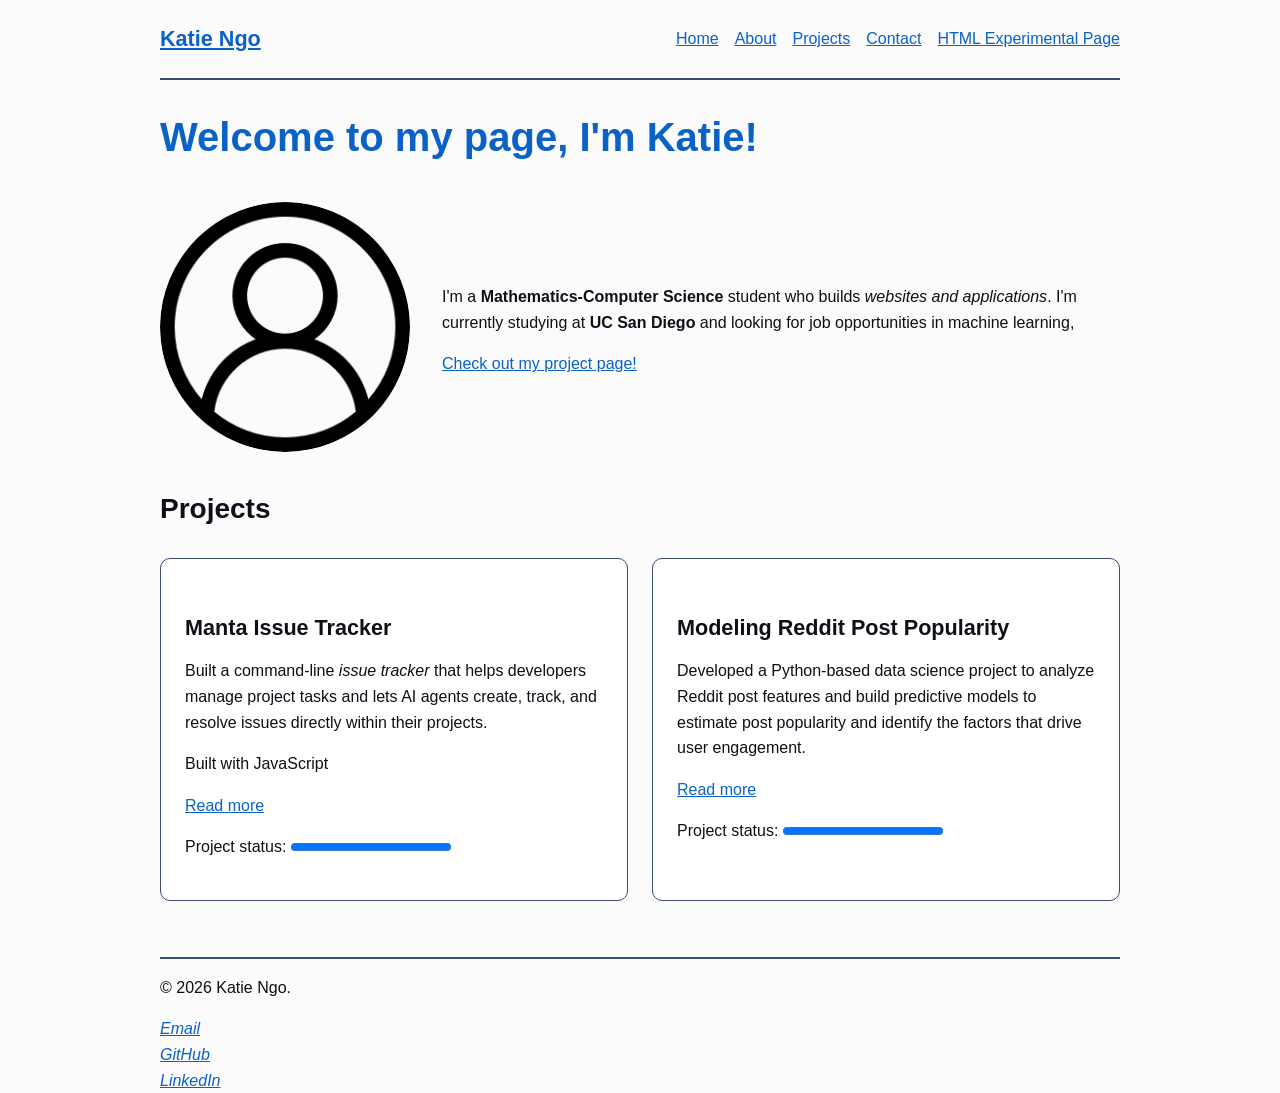
==== index.html @ 5c0abdb1 "copy of hw3 files" ====
<!DOCTYPE html>
<html lang="en">
<head>
   <meta charset="UTF-8">
   <meta name="viewport" content="width=device-width, initial-scale=1.0">
   <title>Katie Ngo's Portfolio</title>
   <link rel="icon" href="images/user-icon.png">
   <link rel="stylesheet" href="styles.css">
</head>
<body>
  <header>
    <p><a href="index.html">Katie Ngo</a></p>
    <nav>
      <ul>
        <li><a href="index.html">Home</a></li>
        <li><a href="about.html">About</a></li>
        <li><a href="projects.html">Projects</a></li>
        <li><a href="contact.html">Contact</a></li>
        <li><a href="experiments.html">HTML Experimental Page</a></li>
      </ul>
    </nav>
  </header>

  <main>
    <section class="hero">
      <h1 id="intro-title">Welcome to my page, I'm Katie!</h1>
      <picture>
        <source media="(min-width: 700px)" srcset="images/profile.png">
        <img src="images/profile.png" alt="Portrait of Katie Ngo" width="250" height="250">
      </picture>
      <div class="intro-text">
      <p>
        I'm a <strong>Mathematics-Computer Science</strong> student who builds
        <em>websites and applications</em>. I'm currently studying at <b>UC San Diego</b> and looking for job opportunities in machine learning, 
      </p>
      <p>
        <a href="projects.html">Check out my project page!</a>
      </p>
      </div>
    </section>

    <section class="card-grid">
      <h2>Projects</h2>
      <project-card>
        <h3>Manta Issue Tracker</h3>
        <p>Built a command-line <i>issue tracker</i> that helps developers manage project tasks and lets AI agents create, track, and resolve issues directly within their projects.</p>
         <p>Built with <span class="tech-stack">JavaScript</span></p>
        <p><a href="projects.html#project-one">Read more</a></p>
        <p>
          <label for="p1-progress">Project status:</label>
          <progress id="p1-progress" max="100" value="100">100% complete</progress>
        </p>
      </project-card>

      <project-card>
        <h3>Modeling Reddit Post Popularity</h3>
        <p>Developed a Python-based data science project to analyze Reddit post features and build predictive models to estimate post popularity and identify the factors that drive user engagement.</p>
        <p><a href="projects.html#project-two">Read more</a></p>
        <p>
          <label for="p2-progress">Project status:</label>
          <progress id="p2-progress" max="100" value="100">100% complete</progress>
        </p>
      </project-card>
    </section>

    <hello-world></hello-world>
    <noscript>
      <p>JavaScript is currently turned off.</p>
    </noscript>

    <script src="hello-world.js" defer></script>

  </main>

  <footer>
    <p>&copy; 2026 Katie Ngo.</p>
    <address>
      <a href="mailto:katieeengooo@gmail.com">Email</a><br>
      <a href="https://github.com/kttngo">GitHub</a><br>
      <a href="https://www.linkedin.com/in/katieengo">LinkedIn</a>
    </address>
  </footer>
</body>
</html>
---- styles.css ----
/* Hw #3 stylesheet for Katie Ngo's portfolio */

:root {
  --color-text: #0d1018;
  --color-bg: #fbfbfb;
  --color-accent: #0a62c7;
  --color-border: #3d4c70;
  --font-main: "Avenir Next", Avenir, "Segoe UI", sans-serif;
  --page-width: 60rem;
}

body {
  max-width: var(--page-width);
  margin: 0 auto;
  padding: 0 1rem;
  font-family: var(--font-main);
  font-size: 1rem;
  line-height: 1.6;
  color: var(--color-text);
  background-color: var(--color-bg);
}

img,
svg,
video,
canvas {
  max-width: 100%;
  height: auto;
}

h1,
h2,
h3,
h4 {
  line-height: 1.25;
  margin: 2rem 0 0.5rem;
}

h1 {
  font-size: 2.5rem;
  color: var(--color-accent);
}

h2 {
  font-size: 1.75rem;
}

h3 {
  font-size: 1.35rem;
}

h4 {
  font-size: 1.1rem;
}

/* Adjacent sibling: the introduction paragraph after h1 is larger */
h1 + p {
  font-size: 1.2rem;
}

a {
  color: var(--color-accent);
}

a:hover {
  color: var(--color-text);
  background-color: var(--color-accent);
}

a:focus,
button:focus,
input:focus,
textarea:focus {
  outline: 3px solid blue;
  outline-offset: 2px;
}

header {
  display: flex;
  flex-wrap: wrap;
  justify-content: space-between;
  align-items: center;
  border-bottom: 2px solid var(--color-border);
}

/* Child combinator: this changes the font of the paragraph name inside the header */
header > p {
  font-size: 1.35rem;
  font-weight: bold;
}

nav ul {
  display: flex;
  flex-wrap: wrap;
  gap: 1rem;
  padding: 0;
  list-style: none;
}

/* Home page */
.hero {
  display: grid;
  grid-template-columns: 250px 1fr;
  gap: 2rem;
  align-items: center;
}

.hero h1 {
  grid-column: 1 / -1;
}

.hero img {
  border-radius: 50%;
}

.card-grid {
  display: grid;
  grid-template-columns: 1fr 1fr;
  gap: 1.5rem;
}

.card-grid h2 {
  grid-column: 1 / -1;
}

project-card {
  display: block;
  margin-bottom: 1.5rem;
  padding: 1.5rem;
  background-color: white;
  border: 1px solid var(--color-border);
  border-radius: 10px;
}

section > article {
  margin-bottom: 1rem;
  padding: 1rem;
  background-color: white;
  border: 1px solid var(--color-border);
  border-radius: 10px;
}

.tags {
  display: flex;
  flex-wrap: wrap;
  gap: 0.5rem;
  padding: 0;
  list-style: none;
}

.tags li {
  padding: 0.25em 0.75em;
  border: 1px solid var(--color-border);
  border-radius: 1em;
  background-color: white;
}

button {
  font-size: 1rem;
  padding: 0.5em 1em;
  color: white;
  background-color: var(--color-accent);
  border: none;
  border-radius: 6px;
  cursor: pointer;
}

button:hover {
  background-color: var(--color-text);
}

fieldset {
  margin-bottom: 1rem;
  border: 1px solid var(--color-border);
  border-radius: 10px;
  background-color: white;
}

/* Attribute selector: text fields fill the available width */
input[type="text"],
input[type="email"],
textarea {
  width: 90%;
  max-width: 30rem;
  padding: 0.5em;
  font: inherit;
}

/* Attribute selector: radio buttons and checkboxes use the site's accent color */
input[type="radio"],
input[type="checkbox"] {
  width: 1.2rem;
  height: 1.1rem;
  accent-color: var(--color-accent);
}

footer {
  margin-top: 2rem;
  border-top: 2px solid var(--color-border);
}

/* Smaller screens */
@media (max-width: 40rem) {
  header {
    flex-direction: column;
    align-items: flex-start;
  }

  .hero,
  .card-grid {
    grid-template-columns: 1fr;
  }

  h1 {
    font-size: 2rem;
  }
}
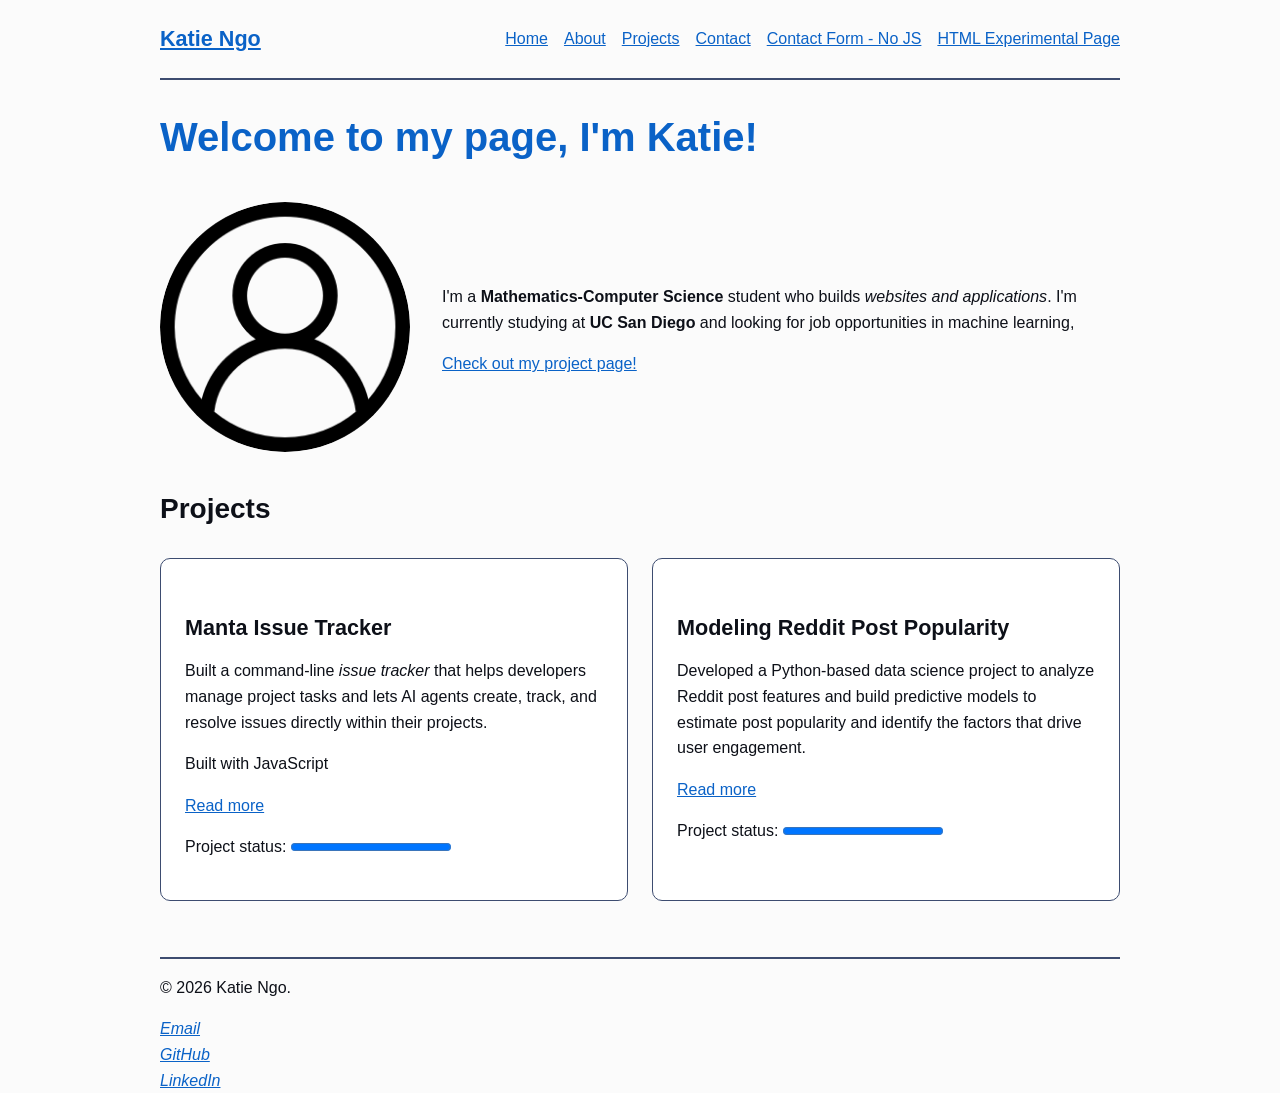
==== commit 97b0d956: "complete part 1 + 2" ====
--- a/index.html
+++ b/index.html
@@ -16,6 +16,7 @@
         <li><a href="about.html">About</a></li>
         <li><a href="projects.html">Projects</a></li>
         <li><a href="contact.html">Contact</a></li>
+        <li><a href="form-no-js.html">Contact Form - No JS</a></li>
         <li><a href="experiments.html">HTML Experimental Page</a></li>
       </ul>
     </nav>
--- a/styles.css
+++ b/styles.css
@@ -194,6 +194,86 @@
   accent-color: var(--color-accent);
 }
 
+/* HW 4 part 1: contact form */
+
+nav a[aria-current="page"] {
+  font-weight: bold;
+}
+
+.contact-form {
+  display: grid;
+  gap: 1.25rem;
+  max-width: 36rem;
+  margin-bottom: 2rem;
+  padding: 1.5rem;
+  background-color: white;
+  border: 1px solid var(--color-border);
+}
+
+.form-field {
+  display: flex;
+  flex-direction: column;
+  gap: 0.35rem;
+}
+
+.form-field label {
+  font-weight: bold;
+}
+
+.form-hint {
+  margin: 0;
+  font-size: 0.85rem;
+  color:#3d4c70;
+}
+
+.form-instructions {
+  margin: 0;
+}
+
+.required-marker {
+  font-weight: normal;
+  color: var(--color-border);
+}
+
+.contact-form input[type="text"],
+.contact-form input[type="email"],
+.contact-form textarea {
+  box-sizing: border-box;
+  width: 100%;
+  max-width: none;
+  padding-right: 2.5rem;
+  color: var(--color-text);
+  background-color: white;
+  background-repeat: no-repeat;
+  background-position: right 0.6rem center;
+  background-size: 1.25rem;
+  border: 2px solid var(--color-border);
+  border-radius: 6px;
+}
+
+.contact-form textarea {
+  resize: vertical;
+  background-position: right 0.6rem top 0.6rem;
+}
+
+.contact-form input:user-invalid,
+.contact-form textarea:user-invalid {
+  border-color: #ad0222;
+  background-color: #fff4f5;
+}
+
+.contact-form input:user-valid,
+.contact-form textarea:user-valid  {
+  border-color: #1b7c37;
+}
+
+.contact-form input:focus-visible,
+.contact-form textarea:focus-visible,
+.contact-form button:focus-visible {
+  outline: 3px solid var(--color-accent);
+  outline-offset: 2px;
+}
+
 footer {
   margin-top: 2rem;
   border-top: 2px solid var(--color-border);
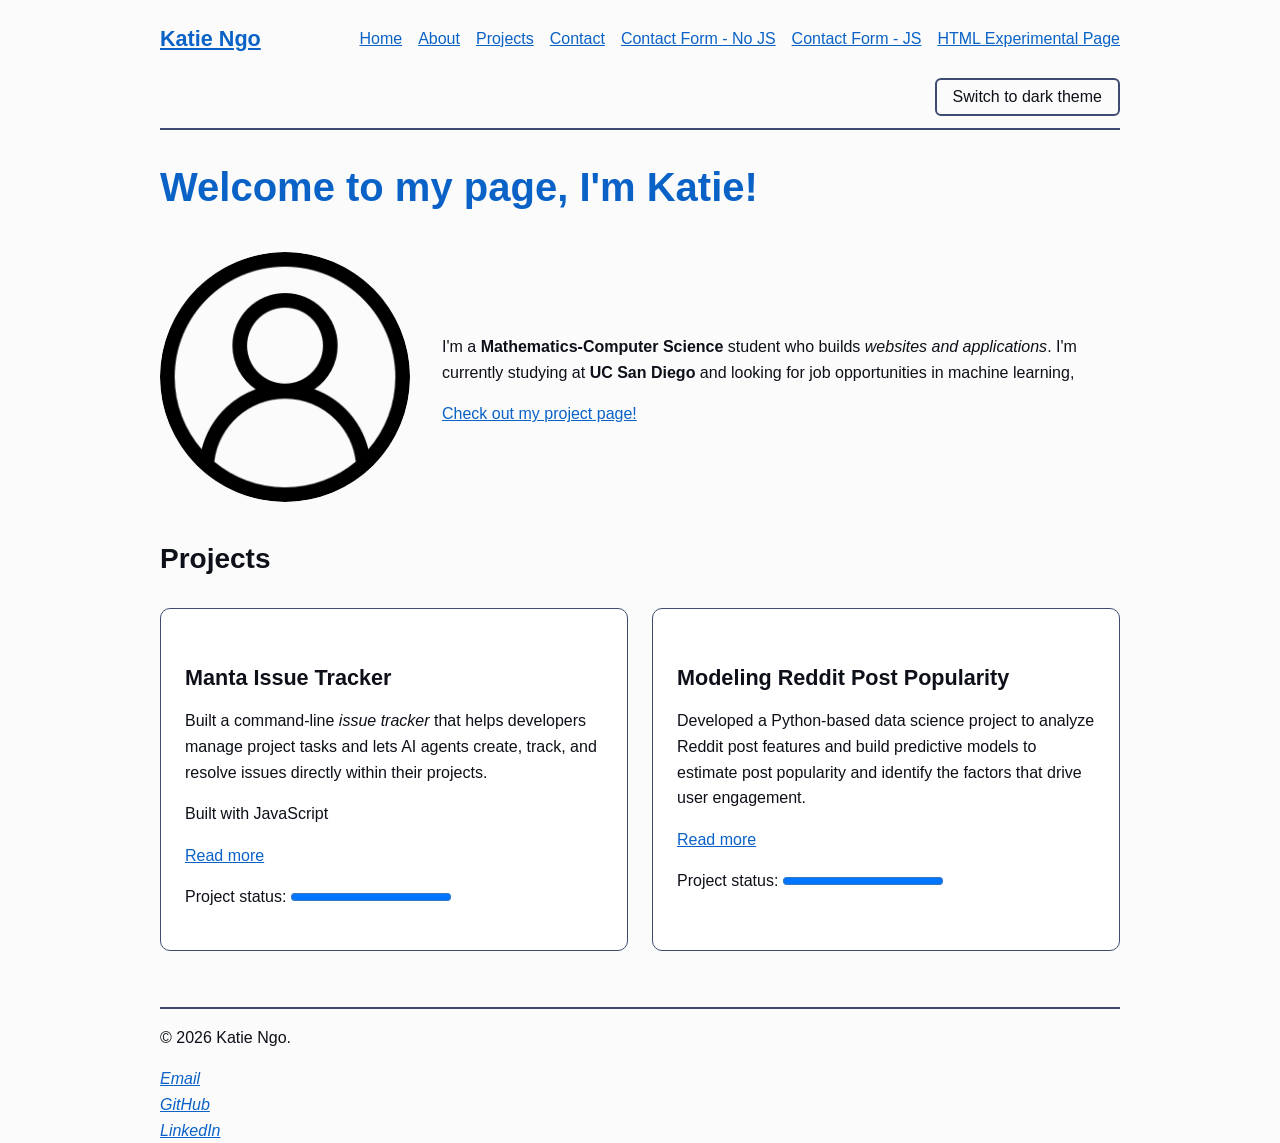
==== commit b51dcdaf: "complete part 3 + 4" ====
--- a/index.html
+++ b/index.html
@@ -6,6 +6,7 @@
    <title>Katie Ngo's Portfolio</title>
    <link rel="icon" href="images/user-icon.png">
    <link rel="stylesheet" href="styles.css">
+   <script src="theme.js"></script>
 </head>
 <body>
   <header>
@@ -17,9 +18,11 @@
         <li><a href="projects.html">Projects</a></li>
         <li><a href="contact.html">Contact</a></li>
         <li><a href="form-no-js.html">Contact Form - No JS</a></li>
+        <li><a href="form-with-js.html">Contact Form - JS</a></li>
         <li><a href="experiments.html">HTML Experimental Page</a></li>
       </ul>
     </nav>
+    <button type="button" id="theme-toggle" class="theme-toggle" hidden>Switch to dark theme</button>
   </header>
 
   <main>
--- a/styles.css
+++ b/styles.css
@@ -1,12 +1,51 @@
 /* Hw #3 stylesheet for Katie Ngo's portfolio */
 
 :root {
+  color-scheme: light;
+
   --color-text: #0d1018;
   --color-bg: #fbfbfb;
+  --color-surface: white;
   --color-accent: #0a62c7;
+  --color-on-accent: white;
   --color-border: #3d4c70;
+  --color-muted: #3d4c70;
+  --color-focus: blue;
+
+  --color-error: #ad0222;
+  --color-error-bg: #fff4f5;
+  --color-success: #1b7c37;
+  --color-message-bg: #f1f3f7;
+  --color-limit-bg: #ffefc2;
+  --color-warning-border: #030303;
+  --color-warning-bg: #fff8e6;
+  --color-limit-bg: #ffefc2;
+  --color-warning-text: #681c1c;
+
   --font-main: "Avenir Next", Avenir, "Segoe UI", sans-serif;
   --page-width: 60rem;
+}
+
+:root[data-theme="dark"] {
+  color-scheme: dark;
+
+  --color-text: #e8ecf4;
+  --color-bg: #12151c;
+  --color-surface: #1c212b;
+  --color-accent: #7cb4ff;
+  --color-on-accent: #0d1018;
+  --color-border: #8f9bb8;
+  --color-muted: #b4bdd0;
+  --color-focus: #ffd166;
+
+  --color-error: #f98787;
+  --color-error-bg: #291418;
+  --color-success: #6fd38f;
+  --color-message-bg: #1c212b;
+  --color-warning-border: #e0b556;
+  --color-warning-bg: #55461f;
+  --color-limit-bg: #6f5a14;
+  --color-warning-text: #ffd166;
 }
 
 body {
@@ -71,7 +110,7 @@
 button:focus,
 input:focus,
 textarea:focus {
-  outline: 3px solid blue;
+  outline: 3px solid var(--color-focus);
   outline-offset: 2px;
 }
 
@@ -127,7 +166,7 @@
   display: block;
   margin-bottom: 1.5rem;
   padding: 1.5rem;
-  background-color: white;
+  background-color: var(--color-surface);
   border: 1px solid var(--color-border);
   border-radius: 10px;
 }
@@ -135,7 +174,7 @@
 section > article {
   margin-bottom: 1rem;
   padding: 1rem;
-  background-color: white;
+  background-color: var(--color-surface);
   border: 1px solid var(--color-border);
   border-radius: 10px;
 }
@@ -152,13 +191,13 @@
   padding: 0.25em 0.75em;
   border: 1px solid var(--color-border);
   border-radius: 1em;
-  background-color: white;
+  background-color: var(--color-surface);
 }
 
 button {
   font-size: 1rem;
   padding: 0.5em 1em;
-  color: white;
+  color: var(--color-on-accent);
   background-color: var(--color-accent);
   border: none;
   border-radius: 6px;
@@ -167,13 +206,14 @@
 
 button:hover {
   background-color: var(--color-text);
+  color: var(--color-bg);
 }
 
 fieldset {
   margin-bottom: 1rem;
   border: 1px solid var(--color-border);
   border-radius: 10px;
-  background-color: white;
+  background-color: var(--color-surface);
 }
 
 /* Attribute selector: text fields fill the available width */
@@ -194,6 +234,29 @@
   accent-color: var(--color-accent);
 }
 
+.skills-chart text {
+  fill: var(--color-text);
+}
+
+.theme-toggle {
+  margin-left: auto;
+  margin-bottom: 0.75rem;
+  color: var(--color-text);
+  background-color: transparent;
+  border: 2px solid var(--color-border);
+}
+
+.theme-toggle:hover {
+  color: var(--color-on-accent);
+  background-color: var(--color-accent);
+}
+
+/* Hidden until theme.js shows it */
+
+.theme-toggle[hidden] {
+  display: none;
+}
+
 /* HW 4 part 1: contact form */
 
 nav a[aria-current="page"] {
@@ -206,7 +269,7 @@
   max-width: 36rem;
   margin-bottom: 2rem;
   padding: 1.5rem;
-  background-color: white;
+  background-color: var(--color-surface);
   border: 1px solid var(--color-border);
 }
 
@@ -223,7 +286,7 @@
 .form-hint {
   margin: 0;
   font-size: 0.85rem;
-  color:#3d4c70;
+  color: var(--color-muted);
 }
 
 .form-instructions {
@@ -232,7 +295,7 @@
 
 .required-marker {
   font-weight: normal;
-  color: var(--color-border);
+  color: var(--color-muted);
 }
 
 .contact-form input[type="text"],
@@ -243,7 +306,7 @@
   max-width: none;
   padding-right: 2.5rem;
   color: var(--color-text);
-  background-color: white;
+  background-color: var(--color-surface);
   background-repeat: no-repeat;
   background-position: right 0.6rem center;
   background-size: 1.25rem;
@@ -258,20 +321,83 @@
 
 .contact-form input:user-invalid,
 .contact-form textarea:user-invalid {
-  border-color: #ad0222;
-  background-color: #fff4f5;
+  border-color: var(--color-error);
+  background-color: var(--color-error-bg);
 }
 
 .contact-form input:user-valid,
-.contact-form textarea:user-valid  {
-  border-color: #1b7c37;
+.contact-form textarea:user-valid {
+  border-color: var(--color-success);
 }
 
 .contact-form input:focus-visible,
 .contact-form textarea:focus-visible,
 .contact-form button:focus-visible {
-  outline: 3px solid var(--color-accent);
+  outline: 3px solid var(--color-focus);
   outline-offset: 2px;
+}
+
+/* part 3: JS message area */
+.form-message {
+  padding: 0.75rem 1rem;
+  background-color: var(--color-message-bg);
+  border: 2px solid var(--color-border);
+  border-left-width: 6px;
+  border-radius: 6px;
+}
+
+.form-message[hidden],
+.form-message [hidden] {
+  display: none;
+}
+
+.form-message-title {
+  margin: 0 0 0.25rem;
+  font-size: 1rem;
+}
+
+.form-message p {
+  margin: 0;
+}
+
+.error-message {
+  border-color: var(--color-error);
+  background-color: var(--color-error-bg);
+}
+
+.field-error::before {
+  content: "\2715  " / "";
+  font-weight: bold;
+  color: var(--color-error);
+}
+
+.no-errors::before {
+  content: "\2713  " / "";
+  font-weight: bold;
+  color: var(--color-success);
+}
+
+.info-message[data-state="warning"] {
+  border-color: var(--color-warning-border);
+  background-color: var(--color-warning-bg);
+}
+
+.info-message[data-state="limit"] {
+  border-color: var(--color-warning-border);
+  background-color: var(--color-limit-bg);
+}
+
+.info-message[data-state="limit"] #char-count {
+  font-weight: bold;
+}
+
+.char-warning {
+  font-weight: bold;
+  color: var(--color-warning-text);
+}
+
+.char-warning:not(:empty)::before {
+  content: "\26A0  " / "";
 }
 
 footer {
@@ -294,4 +420,17 @@
   h1 {
     font-size: 2rem;
   }
+}
+
+::view-transition-old(root),
+::view-transition-new(root) {
+  animation-duration: 0.5s;
+}
+
+@media (prefers-reduced-motion: reduce) {
+  ::view-transition-group(*),
+  ::view-transition-old(*),
+  ::view-transition-new(*) {
+    animation: none !important;
+  }
 }
